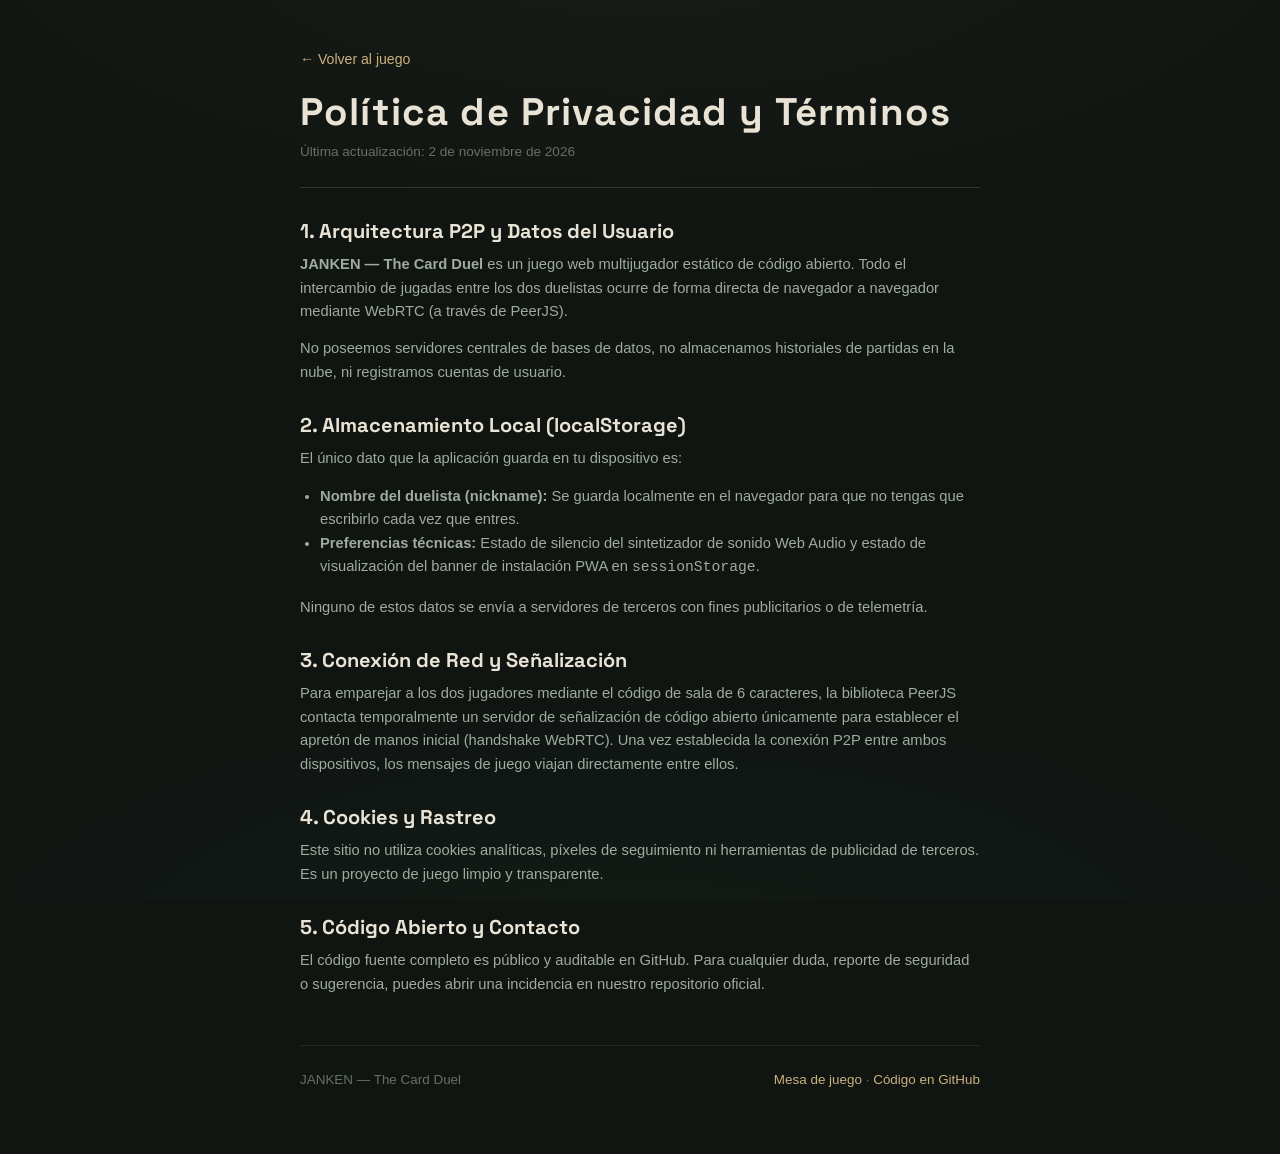
==== privacidad.html @ c8c9bdc3 "fix(audit): resolver hallazgos de SEO, seguridad, crawlability y politicas con sitemap, robots y CSP" ====
<!doctype html>
<html lang="es">
<head>
  <meta charset="utf-8">
  <meta name="viewport" content="width=device-width, initial-scale=1, viewport-fit=cover">
  <title>Política de Privacidad | JANKEN — The Card Duel</title>
  <meta name="description" content="Información sobre privacidad y protección de datos de JANKEN: juego multijugador P2P WebRTC sin servidores propios, sin cookies de rastreo y sin recopilación de datos personales.">
  <link rel="canonical" href="https://teverde29.github.io/janken-poker/privacidad.html">
  <link rel="icon" type="image/svg+xml" href="assets/icons/jc.svg">
  <meta name="theme-color" content="#101512">
  <link rel="preconnect" href="https://fonts.googleapis.com">
  <link rel="preconnect" href="https://fonts.gstatic.com" crossorigin>
  <link rel="stylesheet" href="https://fonts.googleapis.com/css2?family=Cormorant+Garamond:ital,wght@0,600;0,700;1,600&family=Space+Grotesk:wght@500;600;700&display=swap">
  <link rel="stylesheet" href="css/base.css">
  <link rel="stylesheet" href="css/screens.css">
  <style>
    .privacy-container {
      max-width: 720px;
      margin: 0 auto;
      padding: 3rem 1.25rem 4rem;
      color: var(--text-primary);
    }
    .privacy-header {
      margin-bottom: 2rem;
      border-bottom: 1px solid var(--border-medium);
      padding-bottom: 1.5rem;
    }
    .privacy-back {
      display: inline-flex;
      align-items: center;
      gap: 6px;
      font-size: 0.88rem;
      color: var(--brass-light);
      text-decoration: none;
      margin-bottom: 1.25rem;
      transition: color 150ms var(--ease-apple);
    }
    .privacy-back:hover {
      color: var(--text-ivory);
    }
    .privacy-title {
      font-family: var(--font-display);
      font-size: clamp(1.8rem, 4vw, 2.4rem);
      color: var(--text-ivory);
      letter-spacing: 0.03em;
      margin: 0 0 0.5rem;
    }
    .privacy-meta {
      font-size: 0.85rem;
      color: var(--text-muted);
    }
    .privacy-section {
      margin-bottom: 1.85rem;
    }
    .privacy-section h2 {
      font-family: var(--font-display);
      font-size: 1.25rem;
      color: var(--text-ivory);
      margin: 0 0 0.65rem;
    }
    .privacy-section p {
      font-size: 0.92rem;
      line-height: 1.6;
      color: var(--text-secondary);
      margin: 0 0 0.85rem;
    }
    .privacy-section ul {
      margin: 0 0 1rem;
      padding-left: 1.25rem;
      color: var(--text-secondary);
      font-size: 0.92rem;
      line-height: 1.6;
    }
    .privacy-footer {
      margin-top: 3rem;
      padding-top: 1.5rem;
      border-top: 1px solid var(--border-subtle);
      display: flex;
      justify-content: space-between;
      flex-wrap: wrap;
      gap: 1rem;
      font-size: 0.84rem;
      color: var(--text-muted);
    }
    .privacy-footer a {
      color: var(--brass-light);
      text-decoration: none;
    }
    .privacy-footer a:hover {
      text-decoration: underline;
    }
  </style>
</head>
<body>
  <div class="privacy-container">
    <header class="privacy-header">
      <a href="./" class="privacy-back">← Volver al juego</a>
      <h1 class="privacy-title">Política de Privacidad y Términos</h1>
      <p class="privacy-meta">Última actualización: 2 de noviembre de 2026</p>
    </header>

    <main>
      <section class="privacy-section">
        <h2>1. Arquitectura P2P y Datos del Usuario</h2>
        <p><strong>JANKEN — The Card Duel</strong> es un juego web multijugador estático de código abierto. Todo el intercambio de jugadas entre los dos duelistas ocurre de forma directa de navegador a navegador mediante WebRTC (a través de PeerJS).</p>
        <p>No poseemos servidores centrales de bases de datos, no almacenamos historiales de partidas en la nube, ni registramos cuentas de usuario.</p>
      </section>

      <section class="privacy-section">
        <h2>2. Almacenamiento Local (localStorage)</h2>
        <p>El único dato que la aplicación guarda en tu dispositivo es:</p>
        <ul>
          <li><strong>Nombre del duelista (nickname):</strong> Se guarda localmente en el navegador para que no tengas que escribirlo cada vez que entres.</li>
          <li><strong>Preferencias técnicas:</strong> Estado de silencio del sintetizador de sonido Web Audio y estado de visualización del banner de instalación PWA en <code>sessionStorage</code>.</li>
        </ul>
        <p>Ninguno de estos datos se envía a servidores de terceros con fines publicitarios o de telemetría.</p>
      </section>

      <section class="privacy-section">
        <h2>3. Conexión de Red y Señalización</h2>
        <p>Para emparejar a los dos jugadores mediante el código de sala de 6 caracteres, la biblioteca PeerJS contacta temporalmente un servidor de señalización de código abierto únicamente para establecer el apretón de manos inicial (handshake WebRTC). Una vez establecida la conexión P2P entre ambos dispositivos, los mensajes de juego viajan directamente entre ellos.</p>
      </section>

      <section class="privacy-section">
        <h2>4. Cookies y Rastreo</h2>
        <p>Este sitio no utiliza cookies analíticas, píxeles de seguimiento ni herramientas de publicidad de terceros. Es un proyecto de juego limpio y transparente.</p>
      </section>

      <section class="privacy-section">
        <h2>5. Código Abierto y Contacto</h2>
        <p>El código fuente completo es público y auditable en GitHub. Para cualquier duda, reporte de seguridad o sugerencia, puedes abrir una incidencia en nuestro repositorio oficial.</p>
      </section>
    </main>

    <footer class="privacy-footer">
      <span>JANKEN — The Card Duel</span>
      <div>
        <a href="./">Mesa de juego</a> · 
        <a href="https://github.com/TeVerde29/janken-poker" target="_blank" rel="noopener">Código en GitHub</a>
      </div>
    </footer>
  </div>
</body>
</html>
---- css/base.css ----
/* base.css — JANKEN Visual Design System
   Paleta: Obsidian (#101512) · Forest (#17261F) · Ivory (#E9E3D6) · Brass (#B99A63)
*/

:root {
  /* Fondo y superficies */
  --bg-obsidian: #101512;
  --bg-table-felt: #151D18;
  --bg-surface: #19221C;
  --bg-surface-elevated: #202C25;
  --bg-hover: #26352D;

  /* Bordes de precisión y filetes metálicos */
  --border-subtle: rgba(233, 227, 214, 0.08);
  --border-medium: rgba(233, 227, 214, 0.15);
  --border-brass: rgba(185, 154, 99, 0.4);
  --border-brass-bright: #B99A63;

  /* Tipografía y lectura (Ivory cálido) */
  --text-ivory: #E9E3D6;
  --text-primary: #F5EFEB;
  --text-secondary: #9FAAA2;
  --text-muted: #647068;

  /* Acento de Latón / Aged Brass */
  --brass: #B99A63;
  --brass-light: #CBB07E;
  --brass-dark: #8F7241;
  --brass-ink: #0F1411;
  --brass-glow: rgba(185, 154, 99, 0.22);
  --brass-surface: rgba(185, 154, 99, 0.1);

  /* Resultados de duelo (exclusivos para enfrentamientos) */
  --win-emerald: #38A169;
  --win-surface: rgba(56, 161, 105, 0.14);
  --lose-ruby: #E53E3E;
  --lose-surface: rgba(229, 62, 62, 0.14);
  --tie-slate: #4A90E2;
  --tie-surface: rgba(74, 144, 226, 0.14);

  /* Fuentes */
  --font-serif: 'Cormorant Garamond', Garamond, 'Times New Roman', serif;
  --font-display: 'Space Grotesk', system-ui, -apple-system, sans-serif;
  --font-body: -apple-system, BlinkMacSystemFont, 'Segoe UI', Roboto, Helvetica, Arial, sans-serif;

  /* Radios y proporciones */
  --radius-xs: 4px;
  --radius-sm: 8px;
  --radius: 12px;
  --radius-lg: 18px;
  --radius-full: 9999px;

  /* Sombras y profundidad */
  --shadow-subtle: 0 4px 14px rgba(0, 0, 0, 0.35);
  --shadow-card: 0 10px 28px -4px rgba(0, 0, 0, 0.55);
  --shadow-modal: 0 24px 56px -8px rgba(0, 0, 0, 0.75);
  --focus-ring: 0 0 0 2px var(--bg-obsidian), 0 0 0 4px var(--brass);

  /* Curvas naturales de movimiento */
  --ease-apple: cubic-bezier(0.16, 1, 0.3, 1);
  --ease-bounce: cubic-bezier(0.34, 1.56, 0.64, 1);
}

*,
*::before,
*::after {
  box-sizing: border-box;
}

* {
  margin: 0;
}

html {
  -webkit-text-size-adjust: 100%;
  text-size-adjust: 100%;
  color-scheme: dark;
}

body {
  min-height: 100vh;
  min-height: 100dvh;
  font-family: var(--font-body);
  font-size: 15px;
  line-height: 1.5;
  color: var(--text-primary);
  background-color: var(--bg-obsidian);
  background-image:
    radial-gradient(110% 65% at 50% -10%, rgba(185, 154, 99, 0.05), transparent 60%),
    radial-gradient(90% 55% at 50% 110%, rgba(23, 38, 31, 0.4), transparent 60%);
  background-attachment: fixed;
  overflow-x: hidden;
  -webkit-tap-highlight-color: transparent;
}

img,
svg {
  display: block;
  max-width: 100%;
}

button,
input {
  font: inherit;
  color: inherit;
}

button {
  cursor: pointer;
  touch-action: manipulation;
}

[hidden] {
  display: none !important;
}

h1, h2, h3, h4 {
  line-height: 1.15;
  color: var(--text-primary);
}

.visually-hidden {
  position: absolute !important;
  width: 1px;
  height: 1px;
  padding: 0;
  margin: -1px;
  overflow: hidden;
  clip: rect(0 0 0 0);
  white-space: nowrap;
  border: 0;
}

/* ---------------------------------------------------------------- Botones */

.btn {
  display: inline-flex;
  align-items: center;
  justify-content: center;
  gap: 0.5rem;
  min-height: 46px;
  padding: 0.7rem 1.35rem;
  border: 1px solid transparent;
  border-radius: var(--radius);
  font-family: var(--font-display);
  font-weight: 600;
  font-size: 0.95rem;
  letter-spacing: 0.02em;
  transition: transform 140ms var(--ease-apple),
              background-color 160ms ease,
              border-color 160ms ease,
              box-shadow 160ms ease,
              opacity 160ms ease;
  user-select: none;
}

.btn:focus-visible,
.btn-pill:focus-visible,
.btn-icon-only:focus-visible {
  outline: none;
  box-shadow: var(--focus-ring);
}

.btn:active:not(:disabled) {
  transform: scale(0.98);
}

.btn:disabled {
  cursor: not-allowed;
  opacity: 0.42;
}

/* Botón Primario: Latón Cepillado (Brass) */
.btn--primary {
  background-color: var(--brass);
  color: var(--brass-ink);
  box-shadow: 0 4px 14px var(--brass-glow);
  border-top-color: rgba(255, 255, 255, 0.2);
}

.btn--primary:hover:not(:disabled) {
  background-color: var(--brass-light);
  box-shadow: 0 6px 20px rgba(185, 154, 99, 0.35);
  transform: translateY(-1px);
}

/* Botón Secundario: Superficie Oscura Refinada */
.btn--secondary {
  background-color: rgba(233, 227, 214, 0.04);
  border-color: var(--border-medium);
  color: var(--text-ivory);
}

.btn--secondary:hover:not(:disabled) {
  background-color: rgba(233, 227, 214, 0.08);
  border-color: var(--border-brass);
  transform: translateY(-1px);
}

/* Botón Fantasma */
.btn--ghost {
  background-color: transparent;
  color: var(--text-secondary);
}

.btn--ghost:hover:not(:disabled) {
  color: var(--text-ivory);
  background-color: rgba(233, 227, 214, 0.04);
}

.btn--block {
  width: 100%;
}

.btn--lg {
  min-height: 52px;
  font-size: 1.05rem;
}

.btn--sm {
  min-height: 36px;
  padding: 0.4rem 0.95rem;
  font-size: 0.85rem;
}

.btn-icon {
  width: 17px;
  height: 17px;
}

/* Botón pastilla para acciones discretas */
.btn-pill {
  display: inline-flex;
  align-items: center;
  gap: 0.35rem;
  padding: 0.32rem 0.75rem;
  border: 1px solid var(--border-subtle);
  border-radius: var(--radius-full);
  background-color: rgba(233, 227, 214, 0.03);
  color: var(--text-secondary);
  font-size: 0.78rem;
  font-weight: 500;
  transition: all 140ms var(--ease-apple);
}

.btn-pill:hover {
  color: var(--text-ivory);
  border-color: var(--border-brass);
  background-color: var(--brass-surface);
}

.btn-pill .pill-icon {
  width: 13px;
  height: 13px;
}

.btn-icon-only {
  display: grid;
  place-items: center;
  width: 36px;
  height: 36px;
  padding: 0;
  border: 1px solid var(--border-subtle);
  border-radius: var(--radius-sm);
  background: rgba(233, 227, 214, 0.02);
  color: var(--text-secondary);
  transition: all 140ms ease;
}

.btn-icon-only svg {
  width: 16px;
  height: 16px;
}

.btn-icon-only:hover {
  color: var(--text-ivory);
  border-color: var(--border-brass);
  background: var(--brass-surface);
}

/* ---------------------------------------------------------------- Campos */

.field-group {
  display: flex;
  flex-direction: column;
}

.field-label {
  display: block;
  margin-bottom: 0.45rem;
  font-size: 0.78rem;
  font-weight: 600;
  color: var(--text-secondary);
  letter-spacing: 0.06em;
  text-transform: uppercase;
}

.input {
  width: 100%;
  min-height: 48px;
  padding: 0.75rem 1rem;
  border: 1px solid var(--border-medium);
  border-radius: var(--radius);
  background: var(--bg-surface);
  color: var(--text-ivory);
  font-size: 1rem;
  transition: border-color 160ms ease, box-shadow 160ms ease, background-color 160ms ease;
}

.input::placeholder {
  color: var(--text-muted);
}

.input:hover {
  border-color: rgba(233, 227, 214, 0.25);
}

.input:focus-visible {
  outline: none;
  border-color: var(--brass);
  box-shadow: 0 0 0 3px var(--brass-surface);
  background: var(--bg-surface-elevated);
}

.field-error {
  min-height: 1.3em;
  margin-top: 0.35rem;
  font-size: 0.82rem;
  color: var(--lose-ruby);
}

.hint {
  font-size: 0.85rem;
  color: var(--text-secondary);
  text-align: center;
}
---- css/screens.css ----
/* screens.css — bienvenida, lobby, modos de mazo, antesala face-off y fin de partida */

#app {
  min-height: 100vh;
  min-height: 100dvh;
}

.screen {
  min-height: 100vh;
  min-height: 100dvh;
  padding: max(20px, env(safe-area-inset-top)) 20px max(20px, env(safe-area-inset-bottom));
}

.screen--center {
  display: grid;
  place-items: center;
}

.panel {
  width: 100%;
  max-width: 440px;
  display: flex;
  flex-direction: column;
  gap: 1.35rem;
  text-align: center;
}

.form {
  display: flex;
  flex-direction: column;
  gap: 0.85rem;
  text-align: left;
}

.eyebrow {
  font-family: var(--font-display);
  font-size: 0.72rem;
  font-weight: 600;
  letter-spacing: 0.18em;
  text-transform: uppercase;
  color: var(--brass);
}

.section-heading {
  display: flex;
  flex-direction: column;
  gap: 0.35rem;
}

.section-title {
  font-family: var(--font-serif);
  font-size: clamp(1.75rem, 6.5vw, 2.35rem);
  font-weight: 700;
  letter-spacing: -0.01em;
  color: var(--text-ivory);
}

.section-desc {
  font-size: 0.875rem;
  color: var(--text-secondary);
  line-height: 1.45;
}

/* ------------------------------------------------------------------ 1. Login */

.panel--login {
  gap: 1.85rem;
}

.brand-hero {
  display: flex;
  flex-direction: column;
  align-items: center;
  gap: 0.85rem;
}

.brand-deck-preview {
  position: relative;
  display: flex;
  justify-content: center;
  align-items: flex-end;
  height: 118px;
  margin-bottom: 0.5rem;
}

.hero-card {
  width: 74px;
  height: auto;
  aspect-ratio: 5 / 7;
  border-radius: var(--radius-xs);
  box-shadow: var(--shadow-card);
  transition: transform 300ms var(--ease-apple);
}

.hero-card--left {
  transform: rotate(-14deg) translate(16px, 8px);
  z-index: 1;
}

.hero-card--center {
  transform: translateY(-8px);
  z-index: 2;
  box-shadow: 0 12px 32px rgba(0, 0, 0, 0.65);
}

.hero-card--right {
  transform: rotate(14deg) translate(-16px, 8px);
  z-index: 1;
}

.brand-titles {
  display: flex;
  flex-direction: column;
  align-items: center;
  gap: 0.1rem;
}

.brand-title {
  font-family: var(--font-serif);
  font-size: clamp(2.4rem, 11vw, 3.4rem);
  font-weight: 700;
  letter-spacing: 0.08em;
  color: var(--text-ivory);
  line-height: 1;
}

.brand-subtitle {
  font-family: var(--font-display);
  font-size: 0.76rem;
  font-weight: 700;
  letter-spacing: 0.28em;
  color: var(--brass);
}

.brand-tagline {
  font-size: 0.92rem;
  color: var(--text-secondary);
  max-width: 290px;
  line-height: 1.4;
}

/* --------------------------------------------------- 2. Lobby Editorial */

.panel--menu {
  gap: 1.35rem;
}

.lobby-header {
  display: flex;
  align-items: center;
  justify-content: space-between;
  padding: 0.85rem 1.1rem;
  border: 1px solid var(--border-subtle);
  border-radius: var(--radius);
  background: var(--bg-surface);
}

.duel-user-badge {
  display: flex;
  align-items: center;
  gap: 0.75rem;
  text-align: left;
}

.user-status-dot {
  width: 8px;
  height: 8px;
  border-radius: 50%;
  background: var(--win-emerald);
  box-shadow: 0 0 8px rgba(56, 161, 105, 0.6);
  flex-shrink: 0;
}

.user-meta {
  display: flex;
  flex-direction: column;
}

.user-role-label {
  font-size: 0.68rem;
  font-weight: 600;
  letter-spacing: 0.12em;
  text-transform: uppercase;
  color: var(--text-muted);
}

.user-name {
  font-family: var(--font-display);
  font-size: 1.1rem;
  font-weight: 600;
  color: var(--text-ivory);
  max-width: 210px;
  overflow: hidden;
  text-overflow: ellipsis;
  white-space: nowrap;
}

.lobby-header-actions {
  display: flex;
  align-items: center;
  gap: 0.45rem;
}

.btn-pill--install {
  border-color: var(--border-brass);
  color: var(--brass-light);
  background-color: var(--brass-surface);
}

.btn-pill--install:hover {
  background-color: var(--brass);
  color: var(--brass-ink);
}

.lobby-actions {
  display: flex;
  flex-direction: column;
  gap: 0.85rem;
}

.btn--hero {
  display: flex;
  align-items: center;
  justify-content: space-between;
  min-height: 68px;
  padding: 0.9rem 1.35rem;
  text-align: left;
}

.btn-hero-content {
  display: flex;
  flex-direction: column;
  gap: 0.15rem;
}

.btn-hero-title {
  font-size: 1.15rem;
  font-weight: 700;
  letter-spacing: 0.02em;
}

.btn-hero-desc {
  font-size: 0.76rem;
  font-weight: 500;
  opacity: 0.84;
}

.btn-hero-arrow {
  font-family: var(--font-display);
  font-size: 1.35rem;
  font-weight: 700;
  transition: transform 180ms ease;
}

.btn--hero:hover .btn-hero-arrow {
  transform: translateX(3px);
}

.join-drawer {
  display: flex;
  flex-direction: column;
  gap: 0.65rem;
}

.btn--secondary .chevron-icon {
  width: 16px;
  height: 16px;
  margin-left: auto;
  transition: transform 200ms ease;
}

.btn--secondary[aria-expanded="true"] .chevron-icon {
  transform: rotate(180deg);
}

.join-form {
  padding: 1.1rem;
  border: 1px solid var(--border-subtle);
  border-radius: var(--radius);
  background: var(--bg-surface);
  text-align: left;
  animation: screenFadeIn 220ms var(--ease-apple);
}

.join-row {
  display: flex;
  gap: 0.5rem;
}

.input--code {
  flex: 1;
  min-width: 0;
  font-family: var(--font-display);
  font-weight: 700;
  font-size: 1.3rem;
  letter-spacing: 0.28em;
  text-transform: uppercase;
  text-align: center;
}

.lobby-footer {
  margin-top: 0.25rem;
  display: flex;
  flex-direction: column;
  align-items: center;
  gap: 0.5rem;
}

.lobby-tip {
  font-size: 0.78rem;
  color: var(--text-muted);
}

.panel-meta-footer,
.lobby-footer-links {
  display: flex;
  align-items: center;
  justify-content: center;
  gap: 0.65rem;
  font-size: 0.76rem;
  color: var(--text-muted);
}

.panel-meta-link {
  color: var(--text-secondary);
  text-decoration: none;
  transition: color 150ms var(--ease-apple);
}

.panel-meta-link:hover {
  color: var(--brass-light);
  text-decoration: underline;
}

.panel-meta-sep {
  color: var(--border-medium);
}

/* --------------------------------------------------- 3. Selección de Modo */

.panel--config {
  gap: 1.35rem;
}

.deck-fieldset {
  border: 0;
  padding: 0;
  min-width: 0;
}

.deck-modes-grid {
  display: flex;
  flex-direction: column;
  gap: 0.75rem;
}

.mode-card {
  position: relative;
  display: block;
  cursor: pointer;
  text-align: left;
}

.mode-card input {
  position: absolute;
  opacity: 0;
  pointer-events: none;
}

.mode-card-content {
  display: flex;
  align-items: center;
  gap: 1rem;
  padding: 1rem 1.15rem;
  border: 1px solid var(--border-subtle);
  border-radius: var(--radius);
  background: var(--bg-surface);
  transition: all 180ms var(--ease-apple);
}

.mode-card:hover .mode-card-content {
  border-color: rgba(233, 227, 214, 0.22);
  background: var(--bg-surface-elevated);
  transform: translateY(-1px);
}

.mode-card input:checked + .mode-card-content {
  border-color: var(--brass);
  background: var(--brass-surface);
  box-shadow: 0 4px 18px var(--brass-glow);
  transform: translateY(-2px);
}

.mode-card input:focus-visible + .mode-card-content {
  box-shadow: var(--focus-ring);
}

/* Previsualización de Arquetipos y Grosor */
.mode-visual {
  position: relative;
  width: 44px;
  height: 52px;
  flex-shrink: 0;
  display: flex;
  align-items: center;
  justify-content: center;
}

.archetype-icons {
  display: flex;
  align-items: center;
  gap: 2px;
  height: 28px;
}

.archetype-icons img {
  width: 14px;
  height: 20px;
  border-radius: 2px;
  opacity: 0.75;
}

.mode-card input:checked + .mode-card-content .archetype-icons img {
  opacity: 1;
}

.mode-info {
  flex: 1;
  min-width: 0;
  display: flex;
  flex-direction: column;
  gap: 0.2rem;
}

.mode-header {
  display: flex;
  align-items: center;
  gap: 0.6rem;
}

.mode-title {
  font-family: var(--font-display);
  font-size: 1.05rem;
  font-weight: 700;
  color: var(--text-ivory);
}

.mode-badge {
  padding: 0.15rem 0.55rem;
  border-radius: var(--radius-full);
  background: rgba(233, 227, 214, 0.08);
  font-size: 0.72rem;
  font-weight: 600;
  letter-spacing: 0.03em;
  color: var(--text-secondary);
}

.mode-card input:checked + .mode-card-content .mode-badge {
  background: rgba(185, 154, 99, 0.22);
  color: var(--brass-light);
}

.mode-desc {
  font-size: 0.82rem;
  color: var(--text-secondary);
  line-height: 1.35;
}

.mode-check {
  display: grid;
  place-items: center;
  width: 22px;
  height: 22px;
  border-radius: 50%;
  border: 1px solid var(--border-medium);
  color: transparent;
  font-size: 0.75rem;
  font-weight: 700;
  transition: all 160ms ease;
  flex-shrink: 0;
}

.mode-card input:checked + .mode-card-content .mode-check {
  border-color: var(--brass);
  background: var(--brass);
  color: var(--brass-ink);
}

.config-actions {
  display: flex;
  flex-direction: column;
  gap: 0.65rem;
  margin-top: 0.5rem;
}

/* ----------------------------------- 4. Antesala de Combate (Face-off) */

.panel--waiting {
  gap: 1.35rem;
}

.faceoff-stage {
  display: grid;
  grid-template-columns: 1fr auto 1fr;
  align-items: center;
  gap: 14px;
  padding: 1.25rem 1rem;
  border: 1px solid var(--border-subtle);
  border-radius: var(--radius-lg);
  background: var(--bg-surface);
  box-shadow: var(--shadow-subtle);
}

.faceoff-player {
  display: flex;
  flex-direction: column;
  align-items: center;
  gap: 0.4rem;
  min-width: 0;
}

.faceoff-avatar {
  display: grid;
  place-items: center;
  width: 58px;
  height: 58px;
  border-radius: 50%;
  border: 2px solid var(--brass);
  background: var(--bg-surface-elevated);
  box-shadow: 0 4px 16px var(--brass-glow);
}

.faceoff-avatar--waiting {
  border-color: var(--border-subtle);
  border-style: dashed;
  background: rgba(233, 227, 214, 0.02);
  box-shadow: none;
}

.faceoff-initial {
  font-family: var(--font-serif);
  font-size: 1.65rem;
  font-weight: 700;
  color: var(--brass);
}

.faceoff-silhouette {
  font-family: var(--font-display);
  font-size: 1.5rem;
  font-weight: 600;
  color: var(--text-muted);
}

.faceoff-name {
  max-width: 100%;
  overflow: hidden;
  text-overflow: ellipsis;
  white-space: nowrap;
  font-family: var(--font-display);
  font-size: 0.95rem;
  font-weight: 600;
  color: var(--text-ivory);
}

.faceoff-name--waiting {
  color: var(--text-muted);
}

.faceoff-badge {
  padding: 0.15rem 0.55rem;
  border-radius: var(--radius-full);
  font-size: 0.68rem;
  font-weight: 600;
  letter-spacing: 0.06em;
  text-transform: uppercase;
}

.faceoff-badge--ready {
  background: var(--brass-surface);
  color: var(--brass-light);
  border: 1px solid var(--border-brass);
}

.faceoff-badge--waiting {
  background: rgba(233, 227, 214, 0.05);
  color: var(--text-muted);
  border: 1px solid var(--border-subtle);
}

.faceoff-center {
  display: flex;
  flex-direction: column;
  align-items: center;
  gap: 0.35rem;
}

.faceoff-vs {
  font-family: var(--font-serif);
  font-size: 1.25rem;
  font-weight: 700;
  letter-spacing: 0.14em;
  color: var(--brass);
}

.faceoff-dots {
  display: flex;
  gap: 3px;
}

.faceoff-dots span {
  width: 4px;
  height: 4px;
  border-radius: 50%;
  background: var(--text-muted);
  animation: pulseWaiting 1.4s ease-in-out infinite;
}

.faceoff-dots span:nth-child(2) { animation-delay: 150ms; }
.faceoff-dots span:nth-child(3) { animation-delay: 300ms; }

/* Tarjeta del Código de Sala */
.room-code-card {
  display: flex;
  flex-direction: column;
  gap: 0.65rem;
  padding: 1.15rem 1.25rem;
  border: 1px solid var(--border-brass);
  border-radius: var(--radius-lg);
  background: var(--bg-surface);
  text-align: left;
}

.code-meta {
  display: flex;
  flex-direction: column;
}

.code-label {
  font-size: 0.72rem;
  font-weight: 700;
  letter-spacing: 0.12em;
  text-transform: uppercase;
  color: var(--brass);
}

.code-hint {
  font-size: 0.8rem;
  color: var(--text-secondary);
}

.code-box {
  display: flex;
  align-items: center;
  justify-content: space-between;
  gap: 0.75rem;
  padding: 0.4rem 0.5rem 0.4rem 1rem;
  border-radius: var(--radius);
  background: var(--bg-obsidian);
  border: 1px solid var(--border-subtle);
}

.room-code {
  font-family: var(--font-display);
  font-size: clamp(1.8rem, 8vw, 2.4rem);
  font-weight: 700;
  letter-spacing: 0.22em;
  color: var(--text-ivory);
  user-select: all;
  line-height: 1;
}

.btn--copy {
  min-height: 38px;
  padding: 0.4rem 0.95rem;
  font-size: 0.85rem;
  background: var(--brass-surface);
  border-color: var(--border-brass);
  color: var(--brass-light);
}

.btn--copy:hover {
  background: var(--brass);
  color: var(--brass-ink);
}

.btn--copy.is-copied {
  background: var(--win-emerald);
  border-color: var(--win-emerald);
  color: #FFFFFF;
}

/* ------------------------------------------------ 6. Fin de Partida */

.panel--result {
  gap: 1.35rem;
}

.result-title {
  font-family: var(--font-serif);
  font-size: clamp(2.8rem, 13vw, 4.2rem);
  font-weight: 700;
  letter-spacing: -0.01em;
}

.result-title--win {
  color: var(--brass-light);
  text-shadow: 0 0 32px var(--brass-glow);
}

.result-title--lose {
  color: var(--text-secondary);
}

.final-score-card {
  display: flex;
  align-items: center;
  justify-content: center;
  gap: 1.35rem;
  padding: 1.25rem 1.5rem;
  border: 1px solid var(--border-subtle);
  border-radius: var(--radius-lg);
  background: var(--bg-surface);
}

.final-player {
  display: flex;
  flex-direction: column;
  align-items: center;
  gap: 0.2rem;
  min-width: 0;
  flex: 1;
}

.final-name {
  max-width: 100%;
  overflow: hidden;
  text-overflow: ellipsis;
  white-space: nowrap;
  font-size: 0.85rem;
  font-weight: 600;
  color: var(--text-secondary);
  text-transform: uppercase;
  letter-spacing: 0.05em;
}

.final-num {
  font-family: var(--font-display);
  font-size: 3.35rem;
  font-weight: 700;
  line-height: 1;
  font-variant-numeric: tabular-nums;
  color: var(--text-primary);
}

.final-player--me .final-num {
  color: var(--brass);
}

.final-score-divider {
  font-family: var(--font-display);
  font-size: 2.2rem;
  font-weight: 300;
  color: var(--text-muted);
}

.result-explanation {
  font-size: 0.95rem;
  color: var(--text-secondary);
  line-height: 1.45;
}

.last-duel-strip {
  display: flex;
  flex-direction: column;
  align-items: center;
  gap: 0.5rem;
  padding: 0.85rem;
  border: 1px solid var(--border-subtle);
  border-radius: var(--radius);
  background: rgba(233, 227, 214, 0.02);
}

.last-duel-label {
  font-size: 0.72rem;
  font-weight: 600;
  letter-spacing: 0.1em;
  text-transform: uppercase;
  color: var(--text-muted);
}

.last-duel-cards {
  display: flex;
  align-items: center;
  gap: 10px;
}

.result-actions {
  display: flex;
  flex-direction: column;
  gap: 0.65rem;
}

.hint--rematch {
  min-height: 1.4em;
  color: var(--brass-light);
  font-weight: 500;
}

/* --------------------------------------------------------------- Overlays */

.overlay-nula {
  position: fixed;
  inset: 0;
  z-index: 50;
  display: grid;
  place-items: center;
  background: rgba(16, 21, 18, 0.82);
  backdrop-filter: blur(5px);
  opacity: 0;
  visibility: hidden;
  pointer-events: none;
}

.overlay-nula-box {
  display: flex;
  flex-direction: column;
  align-items: center;
  gap: 0.35rem;
  padding: 1.35rem 2.25rem;
  border: 1px solid var(--border-medium);
  border-radius: var(--radius-lg);
  background: var(--bg-surface);
  box-shadow: var(--shadow-modal);
}

.overlay-nula-title {
  font-family: var(--font-serif);
  font-size: clamp(2rem, 9vw, 2.9rem);
  font-weight: 700;
  letter-spacing: 0.08em;
  color: var(--text-ivory);
}

.overlay-nula-sub {
  font-size: 0.85rem;
  color: var(--text-secondary);
}

.modal {
  position: fixed;
  inset: 0;
  z-index: 100;
  display: grid;
  place-items: center;
  padding: 20px;
  background: rgba(16, 21, 18, 0.85);
  backdrop-filter: blur(6px);
}

.modal-box {
  width: 100%;
  max-width: 360px;
  display: flex;
  flex-direction: column;
  align-items: center;
  gap: 1rem;
  padding: 1.85rem 1.6rem;
  border: 1px solid var(--border-medium);
  border-radius: var(--radius-lg);
  background: var(--bg-surface);
  box-shadow: var(--shadow-modal);
  text-align: center;
  animation: screenFadeIn 240ms var(--ease-apple);
}

.modal-icon {
  display: grid;
  place-items: center;
  width: 56px;
  height: 56px;
  border-radius: 50%;
  background: var(--lose-surface);
  color: var(--lose-ruby);
  border: 1px solid rgba(229, 62, 62, 0.3);
}

/* Modal de Guía de Instalación PWA */
.modal-box--install {
  max-width: 440px;
  text-align: left;
  align-items: stretch;
  gap: 1.25rem;
}

.install-guide-header {
  display: flex;
  align-items: center;
  gap: 0.95rem;
}

.install-guide-icon {
  border-radius: var(--radius-sm);
  box-shadow: var(--shadow-subtle);
  flex-shrink: 0;
}

.install-guide-headings .section-title {
  margin: 0;
  font-size: 1.35rem;
}

.install-guide-headings .section-desc {
  margin-top: 0.2rem;
  font-size: 0.8rem;
  line-height: 1.35;
}

.install-steps-list {
  list-style: none;
  margin: 0;
  padding: 0;
  display: flex;
  flex-direction: column;
  gap: 0.65rem;
}

.install-step-item {
  display: flex;
  align-items: flex-start;
  gap: 0.75rem;
  padding: 0.75rem 0.85rem;
  border-radius: var(--radius-sm);
  background: var(--bg-surface-elevated);
  border: 1px solid var(--border-subtle);
}

.step-num {
  display: inline-flex;
  align-items: center;
  justify-content: center;
  width: 22px;
  height: 22px;
  border-radius: 50%;
  border: 1px solid var(--border-brass);
  color: var(--brass-light);
  font-family: var(--font-display);
  font-size: 0.78rem;
  font-weight: 700;
  flex-shrink: 0;
  margin-top: 2px;
}

.step-content {
  display: flex;
  flex-direction: column;
  gap: 0.35rem;
  min-width: 0;
}

.step-content p {
  font-size: 0.82rem;
  color: var(--text-primary);
  line-height: 1.35;
  margin: 0;
}

.step-content strong {
  color: var(--text-ivory);
}

.step-badge {
  display: inline-flex;
  align-items: center;
  gap: 5px;
  align-self: flex-start;
  padding: 2px 7px;
  border-radius: var(--radius-xs);
  background: rgba(233, 227, 214, 0.08);
  border: 1px solid var(--border-subtle);
  font-size: 0.72rem;
  color: var(--text-secondary);
}

.step-badge svg {
  color: var(--brass-light);
}

.toast {
  position: fixed;
  left: 50%;
  bottom: max(24px, env(safe-area-inset-bottom));
  z-index: 120;
  width: max-content;
  max-width: calc(100vw - 40px);
  padding: 0.75rem 1.35rem;
  border: 1px solid var(--border-medium);
  border-radius: var(--radius-full);
  background: var(--bg-surface-elevated);
  color: var(--text-ivory);
  box-shadow: var(--shadow-modal);
  font-size: 0.9rem;
  transform: translateX(-50%);
}

#confetti-layer {
  position: fixed;
  inset: 0;
  pointer-events: none;
  overflow: hidden;
  z-index: 9999;
}

/* ---------------------------------------------------- Banner Flotante PWA */

.pwa-banner {
  position: fixed;
  bottom: max(16px, env(safe-area-inset-bottom));
  left: 50%;
  transform: translateX(-50%);
  width: calc(100% - 32px);
  max-width: 460px;
  z-index: 110;
  display: flex;
  align-items: center;
  justify-content: space-between;
  gap: 12px;
  padding: 0.75rem 1rem;
  border: 1px solid var(--border-brass);
  border-radius: var(--radius-lg);
  background: var(--bg-surface-elevated);
  box-shadow: var(--shadow-modal);
  animation: toastIn 300ms var(--ease-apple);
}

.pwa-banner-content {
  display: flex;
  align-items: center;
  gap: 0.75rem;
  min-width: 0;
}

.pwa-banner-icon {
  border-radius: var(--radius-xs);
  flex-shrink: 0;
  box-shadow: var(--shadow-subtle);
}

.pwa-banner-info {
  display: flex;
  flex-direction: column;
  min-width: 0;
  text-align: left;
}

.pwa-banner-title {
  font-family: var(--font-display);
  font-size: 0.88rem;
  font-weight: 700;
  color: var(--text-ivory);
  white-space: nowrap;
  overflow: hidden;
  text-overflow: ellipsis;
}

.pwa-banner-desc {
  font-size: 0.76rem;
  color: var(--text-secondary);
  white-space: nowrap;
  overflow: hidden;
  text-overflow: ellipsis;
}

.pwa-banner-actions {
  display: flex;
  align-items: center;
  gap: 6px;
  flex-shrink: 0;
}
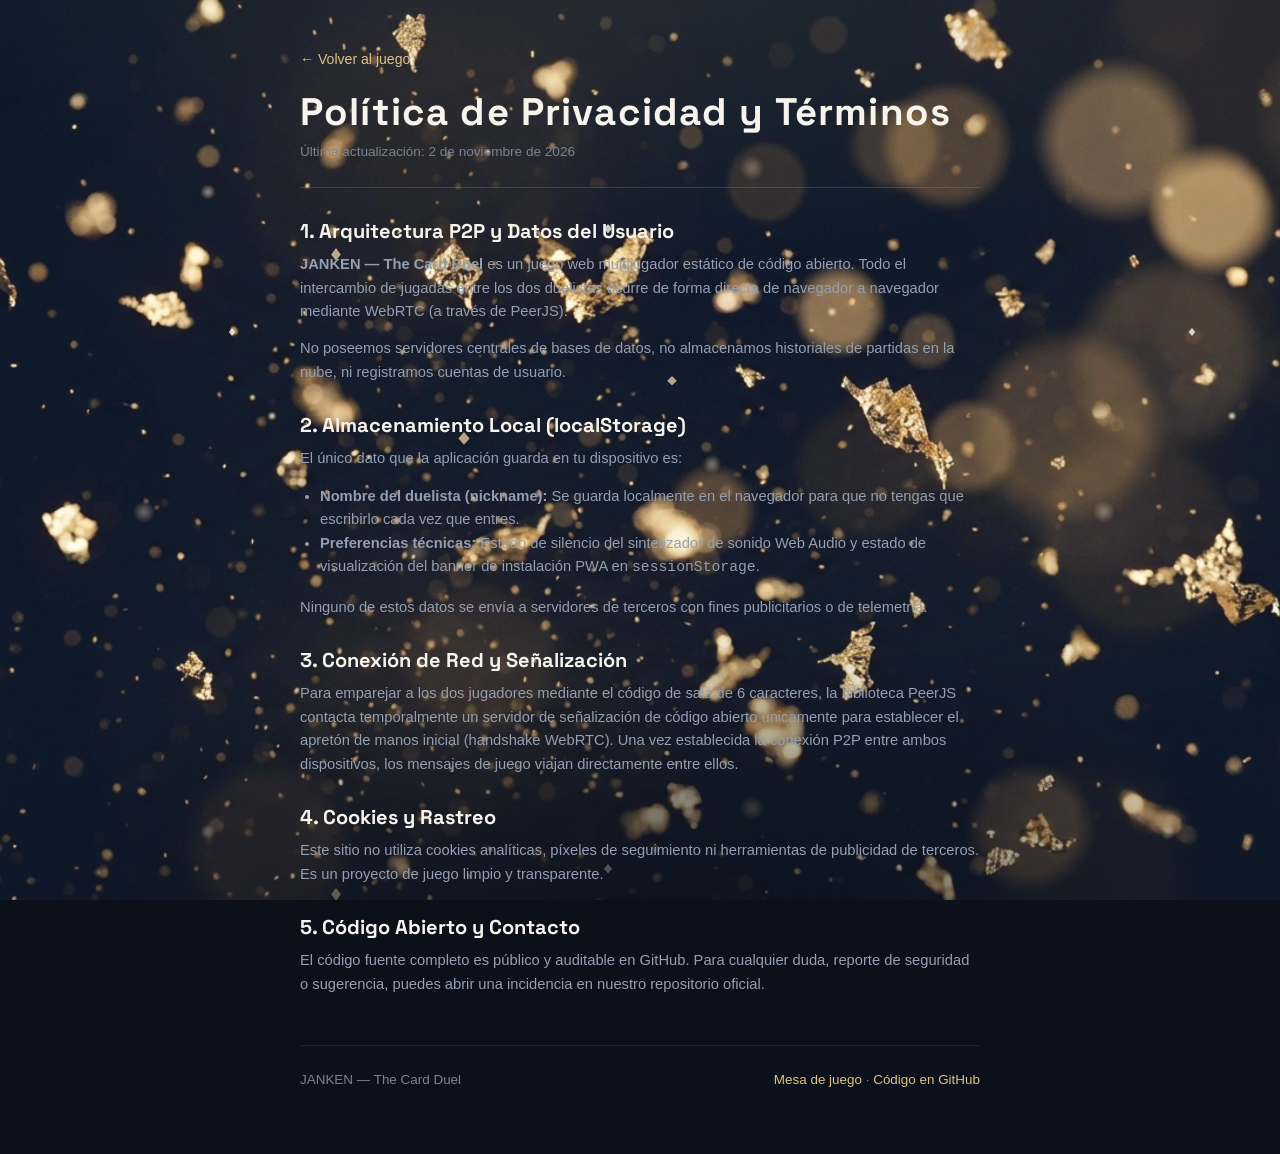
==== commit 5d0cbbe7: "cambios en el diseño" ====
--- a/privacidad.html
+++ b/privacidad.html
@@ -4,10 +4,25 @@
   <meta charset="utf-8">
   <meta name="viewport" content="width=device-width, initial-scale=1, viewport-fit=cover">
   <title>Política de Privacidad | JANKEN — The Card Duel</title>
-  <meta name="description" content="Información sobre privacidad y protección de datos de JANKEN: juego multijugador P2P WebRTC sin servidores propios, sin cookies de rastreo y sin recopilación de datos personales.">
+  <meta name="description" content="Política de privacidad de JANKEN — The Card Duel: juego 1v1 online P2P con WebRTC sin cuentas, sin cookies ni servidores de bases de datos.">
   <link rel="canonical" href="https://teverde29.github.io/janken-poker/privacidad.html">
-  <link rel="icon" type="image/svg+xml" href="assets/icons/jc.svg">
-  <meta name="theme-color" content="#101512">
+  <link rel="sitemap" type="application/xml" title="Sitemap" href="sitemap.xml">
+
+  <!-- Open Graph -->
+  <meta property="og:type" content="article">
+  <meta property="og:url" content="https://teverde29.github.io/janken-poker/privacidad.html">
+  <meta property="og:title" content="Política de Privacidad | JANKEN — The Card Duel">
+  <meta property="og:description" content="Información transparente sobre el uso de WebRTC P2P y almacenamiento local en JANKEN.">
+  <meta property="og:image" content="https://teverde29.github.io/janken-poker/assets/icons/og-image.png">
+
+  <!-- Twitter Card -->
+  <meta name="twitter:card" content="summary">
+  <meta name="twitter:title" content="Privacidad | JANKEN — The Card Duel">
+  <meta name="twitter:description" content="Juego 1v1 online P2P sin recopilación de datos personales.">
+  <meta name="twitter:image" content="https://teverde29.github.io/janken-poker/assets/icons/og-image.png">
+
+  <link rel="icon" type="image/svg+xml" href="assets/icons/logo-emblem.svg">
+  <meta name="theme-color" content="#0B101B">
   <link rel="preconnect" href="https://fonts.googleapis.com">
   <link rel="preconnect" href="https://fonts.gstatic.com" crossorigin>
   <link rel="stylesheet" href="https://fonts.googleapis.com/css2?family=Cormorant+Garamond:ital,wght@0,600;0,700;1,600&family=Space+Grotesk:wght@500;600;700&display=swap">
--- a/css/base.css
+++ b/css/base.css
@@ -1,64 +1,103 @@
-/* base.css — JANKEN Visual Design System
-   Paleta: Obsidian (#101512) · Forest (#17261F) · Ivory (#E9E3D6) · Brass (#B99A63)
+/* base.css — JANKEN CARDS Visual Design System (Nocturne Tactile Luxury & Apple HIG)
+   Paleta: Azul Noche (#0B101B) · Carbón (#161B26) · Oro Suave (#C8A96A) · Marfil (#F7F4ED) · Gris Acero (#7A8494)
 */
 
 :root {
-  /* Fondo y superficies */
-  --bg-obsidian: #101512;
-  --bg-table-felt: #151D18;
-  --bg-surface: #19221C;
-  --bg-surface-elevated: #202C25;
-  --bg-hover: #26352D;
+  /* Sistema de Tokens Oficial — JANKEN CARDS */
+  --jc-midnight-950: #070A12;
+  --jc-midnight-900: #0B101B;
+  --jc-midnight-800: #111827;
+
+  --jc-charcoal-900: #161B26;
+  --jc-charcoal-800: #1E2534;
+  --jc-charcoal-700: #283142;
+
+  --jc-gold-500: #C8A96A;
+  --jc-gold-400: #DFC286;
+  --jc-gold-300: #EFE0BB;
+  --jc-gold-glow: rgba(200, 169, 106, 0.28);
+  --jc-gold-hairline: rgba(200, 169, 106, 0.42);
+
+  --jc-ivory-100: #F7F4ED;
+  --jc-ivory-200: #EDE7DA;
+  --jc-ivory-300: #D5CCB9;
+
+  --jc-steel-400: #949FB1;
+  --jc-steel-500: #7A8494;
+  --jc-steel-600: #566070;
+  --jc-steel-hairline: rgba(148, 159, 177, 0.22);
+
+  /* Mapeo de Superficies y Fondos del Sistema */
+  --bg-obsidian: var(--jc-midnight-900);
+  --bg-table-felt: #0E1422;
+  --bg-surface: var(--jc-charcoal-900);
+  --bg-surface-elevated: var(--jc-charcoal-800);
+  --bg-hover: var(--jc-charcoal-700);
 
   /* Bordes de precisión y filetes metálicos */
-  --border-subtle: rgba(233, 227, 214, 0.08);
-  --border-medium: rgba(233, 227, 214, 0.15);
-  --border-brass: rgba(185, 154, 99, 0.4);
-  --border-brass-bright: #B99A63;
-
-  /* Tipografía y lectura (Ivory cálido) */
-  --text-ivory: #E9E3D6;
-  --text-primary: #F5EFEB;
-  --text-secondary: #9FAAA2;
-  --text-muted: #647068;
-
-  /* Acento de Latón / Aged Brass */
-  --brass: #B99A63;
-  --brass-light: #CBB07E;
-  --brass-dark: #8F7241;
-  --brass-ink: #0F1411;
-  --brass-glow: rgba(185, 154, 99, 0.22);
-  --brass-surface: rgba(185, 154, 99, 0.1);
-
-  /* Resultados de duelo (exclusivos para enfrentamientos) */
-  --win-emerald: #38A169;
-  --win-surface: rgba(56, 161, 105, 0.14);
-  --lose-ruby: #E53E3E;
-  --lose-surface: rgba(229, 62, 62, 0.14);
-  --tie-slate: #4A90E2;
-  --tie-surface: rgba(74, 144, 226, 0.14);
-
-  /* Fuentes */
-  --font-serif: 'Cormorant Garamond', Garamond, 'Times New Roman', serif;
-  --font-display: 'Space Grotesk', system-ui, -apple-system, sans-serif;
-  --font-body: -apple-system, BlinkMacSystemFont, 'Segoe UI', Roboto, Helvetica, Arial, sans-serif;
-
-  /* Radios y proporciones */
-  --radius-xs: 4px;
-  --radius-sm: 8px;
-  --radius: 12px;
-  --radius-lg: 18px;
+  --border-subtle: rgba(148, 159, 177, 0.14);
+  --border-medium: rgba(148, 159, 177, 0.24);
+  --border-brass: var(--jc-gold-hairline);
+  --border-brass-bright: var(--jc-gold-500);
+
+  /* Tipografía y lectura (Marfil y Gris Acero) */
+  --text-ivory: var(--jc-ivory-100);
+  --text-primary: var(--jc-ivory-100);
+  --text-secondary: var(--jc-steel-400);
+  --text-muted: var(--jc-steel-500);
+
+  /* Acento de Oro Suave / Soft Gold */
+  --brass: var(--jc-gold-500);
+  --brass-light: var(--jc-gold-400);
+  --brass-dark: #8A6E36;
+  --brass-ink: #070A12;
+  --brass-glow: var(--jc-gold-glow);
+  --brass-surface: rgba(200, 169, 106, 0.12);
+
+  /* Semántica de Resolución (Victoria en Oro Imperial, Empate en Acero, Derrota en Carmesí Mineral) */
+  --win-emerald: #C8A96A;
+  --win-surface: rgba(200, 169, 106, 0.16);
+  --lose-ruby: #B85D5D;
+  --lose-surface: rgba(184, 93, 93, 0.14);
+  --tie-slate: #949FB1;
+  --tie-surface: rgba(148, 159, 177, 0.15);
+
+  /* Fuentes Editoriales y Ópticas */
+  --font-serif: 'Cormorant Garamond', 'Cinzel', Garamond, 'Times New Roman', serif;
+  --font-display: 'Space Grotesk', -apple-system, BlinkMacSystemFont, 'SF Pro Display', sans-serif;
+  --font-body: -apple-system, BlinkMacSystemFont, 'SF Pro Text', 'Segoe UI', Roboto, sans-serif;
+
+  /* Radios y proporciones (Cartas 3:4 unificadas) */
+  --card-aspect: 3 / 4;
+  --radius-xs: 6px;
+  --radius-sm: 10px;
+  --radius: 14px;
+  --radius-lg: 20px;
   --radius-full: 9999px;
 
-  /* Sombras y profundidad */
-  --shadow-subtle: 0 4px 14px rgba(0, 0, 0, 0.35);
-  --shadow-card: 0 10px 28px -4px rgba(0, 0, 0, 0.55);
-  --shadow-modal: 0 24px 56px -8px rgba(0, 0, 0, 0.75);
+  /* Iluminación Cinematográfica y Sombras Físicas */
+  --shadow-subtle:
+    0 8px 20px -4px rgba(4, 6, 11, 0.65),
+    inset 0 1px 0 0 rgba(247, 244, 237, 0.06);
+  --shadow-card:
+    0 14px 30px -6px rgba(4, 6, 11, 0.82),
+    0 4px 10px -2px rgba(4, 6, 11, 0.65),
+    inset 0 1px 0 0 rgba(247, 244, 237, 0.14);
+  --shadow-card-elevated:
+    0 28px 50px -12px rgba(4, 6, 11, 0.92),
+    0 12px 24px -4px rgba(200, 169, 106, 0.22),
+    inset 0 1px 0 0 rgba(200, 169, 106, 0.45);
+  --shadow-modal:
+    0 28px 64px -8px rgba(4, 6, 11, 0.9),
+    inset 0 1px 0 0 rgba(200, 169, 106, 0.2);
   --focus-ring: 0 0 0 2px var(--bg-obsidian), 0 0 0 4px var(--brass);
 
-  /* Curvas naturales de movimiento */
-  --ease-apple: cubic-bezier(0.16, 1, 0.3, 1);
-  --ease-bounce: cubic-bezier(0.34, 1.56, 0.64, 1);
+  /* Física de Movimiento (Apple Fluid Interface Springs) */
+  --ease-apple: cubic-bezier(0.22, 1, 0.36, 1);
+  --ease-bounce: cubic-bezier(0.34, 1.45, 0.64, 1);
+  --jc-spring-critically-damped: cubic-bezier(0.22, 1, 0.36, 1);
+  --jc-spring-underdamped: cubic-bezier(0.34, 1.45, 0.64, 1);
+  --jc-spring-heavy-stone: cubic-bezier(0.16, 1, 0.3, 1);
 }
 
 *,
@@ -86,11 +125,16 @@
   color: var(--text-primary);
   background-color: var(--bg-obsidian);
   background-image:
-    radial-gradient(110% 65% at 50% -10%, rgba(185, 154, 99, 0.05), transparent 60%),
-    radial-gradient(90% 55% at 50% 110%, rgba(23, 38, 31, 0.4), transparent 60%);
+    radial-gradient(95% 60% at 50% -8%, rgba(200, 169, 106, 0.12), transparent 62%),
+    radial-gradient(90% 60% at 50% 108%, rgba(11, 16, 27, 0.92), transparent 65%),
+    url('../assets/icons/fx-gold-particles.svg'),
+    url('../assets/renders/13-fx-gold-particles.png');
+  background-size: 100% 100%, 100% 100%, 960px auto, cover;
+  background-blend-mode: normal, normal, screen, screen;
   background-attachment: fixed;
   overflow-x: hidden;
   -webkit-tap-highlight-color: transparent;
+  -webkit-font-smoothing: antialiased;
 }
 
 img,
--- a/css/screens.css
+++ b/css/screens.css
@@ -74,38 +74,92 @@
   gap: 0.85rem;
 }
 
+.brand-emblem-wrap {
+  position: relative;
+  display: flex;
+  align-items: center;
+  justify-content: center;
+  width: 96px;
+  height: 96px;
+  border-radius: 50%;
+  background: radial-gradient(circle, rgba(200, 169, 106, 0.22), transparent 72%);
+  margin-bottom: -0.15rem;
+}
+
+.brand-emblem-3d {
+  width: 72px;
+  height: 72px;
+  border-radius: 50%;
+  object-fit: cover;
+  box-shadow: 0 10px 26px rgba(4, 6, 11, 0.9), 0 0 0 1px rgba(200, 169, 106, 0.45);
+  z-index: 2;
+}
+
+.brand-emblem-ring {
+  position: absolute;
+  inset: 0;
+  width: 100%;
+  height: 100%;
+  opacity: 0.78;
+  pointer-events: none;
+  z-index: 1;
+}
+
 .brand-deck-preview {
   position: relative;
   display: flex;
   justify-content: center;
   align-items: flex-end;
-  height: 118px;
+  height: 146px;
   margin-bottom: 0.5rem;
-}
-
-.hero-card {
-  width: 74px;
-  height: auto;
-  aspect-ratio: 5 / 7;
-  border-radius: var(--radius-xs);
+  perspective: 1200px;
+  transform-style: preserve-3d;
+}
+
+.hero-card-3d {
+  position: relative;
+  width: 94px;
+  aspect-ratio: var(--card-aspect, 3 / 4);
+  border-radius: 10px;
+  overflow: hidden;
   box-shadow: var(--shadow-card);
-  transition: transform 300ms var(--ease-apple);
+  border: 1px solid rgba(200, 169, 106, 0.42);
+  transform-style: preserve-3d;
+  will-change: transform;
+}
+
+.hero-card-render {
+  width: 100%;
+  height: 100%;
+  object-fit: cover;
+  display: block;
+}
+
+.hero-card-glyph {
+  position: absolute;
+  bottom: 6px;
+  right: 6px;
+  width: 22px;
+  height: 29px;
+  border-radius: 4px;
+  opacity: 0.9;
+  box-shadow: 0 2px 8px rgba(4, 6, 11, 0.85);
+  pointer-events: none;
 }
 
 .hero-card--left {
-  transform: rotate(-14deg) translate(16px, 8px);
+  margin-right: -14px;
   z-index: 1;
 }
 
 .hero-card--center {
-  transform: translateY(-8px);
+  z-index: 3;
+  box-shadow: 0 22px 44px rgba(4, 6, 11, 0.92), 0 0 28px rgba(200, 169, 106, 0.25);
+}
+
+.hero-card--right {
+  margin-left: -14px;
   z-index: 2;
-  box-shadow: 0 12px 32px rgba(0, 0, 0, 0.65);
-}
-
-.hero-card--right {
-  transform: rotate(14deg) translate(-16px, 8px);
-  z-index: 1;
 }
 
 .brand-titles {
@@ -218,6 +272,67 @@
   gap: 0.85rem;
 }
 
+/* Escenario 3D de Colección y Mazo en el Lobby */
+.lobby-showcase {
+  display: flex;
+  align-items: center;
+  justify-content: space-between;
+  gap: 1rem;
+  padding: 1rem 1.25rem;
+  border-radius: var(--radius-lg);
+  border: 1px solid var(--border-brass);
+  background:
+    radial-gradient(circle at 25% 50%, rgba(200, 169, 106, 0.15), transparent 65%),
+    linear-gradient(135deg, rgba(22, 27, 38, 0.92), rgba(11, 16, 27, 0.96));
+  box-shadow: var(--shadow-subtle);
+  overflow: hidden;
+}
+
+.lobby-deck-display {
+  position: relative;
+  width: 112px;
+  height: 112px;
+  display: grid;
+  place-items: center;
+  flex-shrink: 0;
+}
+
+.lobby-deck-3d {
+  width: 88px;
+  height: 88px;
+  border-radius: 14px;
+  object-fit: cover;
+  box-shadow: 0 12px 26px rgba(4, 6, 11, 0.88), 0 0 0 1px rgba(200, 169, 106, 0.4);
+  z-index: 2;
+}
+
+.lobby-deck-svg-ring {
+  position: absolute;
+  inset: -12px;
+  width: 136px;
+  height: 136px;
+  opacity: 0.55;
+  pointer-events: none;
+  z-index: 1;
+}
+
+.lobby-collection-trio {
+  display: flex;
+  align-items: center;
+  justify-content: center;
+  gap: 8px;
+  perspective: 900px;
+}
+
+.lobby-trio-card {
+  width: 62px;
+  aspect-ratio: 3 / 4;
+  border-radius: 8px;
+  object-fit: cover;
+  border: 1px solid rgba(200, 169, 106, 0.4);
+  box-shadow: var(--shadow-card);
+}
+
 .btn--hero {
   display: flex;
   align-items: center;
@@ -342,6 +457,102 @@
   gap: 1.35rem;
 }
 
+.mode-switcher-wrap {
+  display: flex;
+  flex-direction: column;
+  gap: 0.55rem;
+  text-align: left;
+}
+
+.mode-switcher-label {
+  font-family: var(--font-display);
+  font-size: 0.82rem;
+  font-weight: 700;
+  color: var(--text-ivory);
+  letter-spacing: 0.04em;
+  text-transform: uppercase;
+  margin-bottom: 0.25rem;
+  display: block;
+}
+
+.mode-segmented {
+  display: grid;
+  grid-template-columns: 1fr 1fr;
+  gap: 6px;
+  padding: 4px;
+  border-radius: var(--radius);
+  background: var(--bg-surface-elevated);
+  border: 1px solid var(--border-subtle);
+}
+
+.mode-segment {
+  display: flex;
+  flex-direction: column;
+  align-items: center;
+  justify-content: center;
+  gap: 3px;
+  padding: 0.75rem 0.6rem;
+  border-radius: var(--radius-xs);
+  border: 1px solid transparent;
+  background: transparent;
+  cursor: pointer;
+  transition: all 180ms var(--ease-apple);
+  color: var(--text-secondary);
+  font-family: var(--font-body);
+  text-align: center;
+}
+
+.mode-segment:hover {
+  color: var(--text-ivory);
+  background: rgba(233, 227, 214, 0.05);
+}
+
+.mode-segment.is-active {
+  background: var(--brass-surface);
+  border-color: var(--brass);
+  color: var(--text-ivory);
+  box-shadow: 0 2px 12px rgba(0, 0, 0, 0.35), 0 0 14px var(--brass-glow);
+}
+
+.segment-title {
+  font-family: var(--font-display);
+  font-size: 0.95rem;
+  font-weight: 700;
+  color: inherit;
+  letter-spacing: 0.02em;
+}
+
+.segment-tag {
+  font-size: 0.7rem;
+  color: var(--text-muted);
+  line-height: 1.2;
+}
+
+.mode-segment.is-active .segment-tag {
+  color: var(--brass-light);
+}
+
+.mode-summary {
+  font-size: 0.8rem;
+  color: var(--text-secondary);
+  line-height: 1.35;
+  margin: 0.2rem 0 0.4rem;
+  padding: 0.45rem 0.75rem;
+  border-radius: var(--radius-xs);
+  background: rgba(23, 38, 31, 0.35);
+  border-left: 2px solid var(--brass);
+}
+
+.board-mode-tag {
+  font-size: 0.68rem;
+  font-weight: 600;
+  color: var(--brass-light);
+  letter-spacing: 0.08em;
+  text-transform: uppercase;
+  opacity: 0.9;
+  margin-top: 1px;
+}
+
 .deck-fieldset {
   border: 0;
   padding: 0;
@@ -395,29 +606,44 @@
   box-shadow: var(--focus-ring);
 }
 
-/* Previsualización de Arquetipos y Grosor */
+/* Previsualización de Arquetipos y Mazo 3D */
 .mode-visual {
   position: relative;
-  width: 44px;
-  height: 52px;
+  width: 54px;
+  height: 56px;
   flex-shrink: 0;
   display: flex;
   align-items: center;
   justify-content: center;
 }
 
+.mode-deck-stack {
+  width: 48px;
+  height: 48px;
+  object-fit: contain;
+  filter: drop-shadow(0 6px 12px rgba(4, 6, 11, 0.75));
+  transition: transform 280ms var(--ease-apple);
+}
+
+.mode-card:hover .mode-deck-stack,
+.mode-card input:checked + .mode-card-content .mode-deck-stack {
+  transform: translateY(-3px) scale(1.06);
+}
+
 .archetype-icons {
   display: flex;
   align-items: center;
-  gap: 2px;
-  height: 28px;
+  gap: 3px;
+  height: 32px;
 }
 
 .archetype-icons img {
-  width: 14px;
-  height: 20px;
-  border-radius: 2px;
-  opacity: 0.75;
+  width: 16px;
+  height: 22px;
+  aspect-ratio: 3 / 4;
+  border-radius: 3px;
+  opacity: 0.82;
+  box-shadow: 0 2px 6px rgba(4, 6, 11, 0.65);
 }
 
 .mode-card input:checked + .mode-card-content .archetype-icons img {
@@ -594,6 +820,46 @@
   gap: 0.35rem;
 }
 
+.waiting-kinetic-core {
+  position: relative;
+  width: 112px;
+  height: 112px;
+  display: grid;
+  place-items: center;
+  margin-bottom: 0.2rem;
+}
+
+.waiting-arena-disc {
+  position: absolute;
+  inset: 4px;
+  width: 104px;
+  height: 104px;
+  border-radius: 50%;
+  object-fit: cover;
+  opacity: 0.85;
+  box-shadow: 0 8px 24px rgba(4, 6, 11, 0.9), 0 0 0 1px rgba(200, 169, 106, 0.35);
+}
+
+.waiting-astrolabe {
+  position: absolute;
+  inset: -4px;
+  width: 120px;
+  height: 120px;
+  opacity: 0.88;
+  pointer-events: none;
+  z-index: 2;
+}
+
+.waiting-deck-3d {
+  position: relative;
+  z-index: 3;
+  width: 58px;
+  height: 58px;
+  border-radius: 10px;
+  object-fit: cover;
+  box-shadow: 0 10px 20px rgba(4, 6, 11, 0.92), 0 0 0 1px rgba(200, 169, 106, 0.5);
+}
+
 .faceoff-vs {
   font-family: var(--font-serif);
   font-size: 1.25rem;
@@ -692,7 +958,34 @@
 /* ------------------------------------------------ 6. Fin de Partida */
 
 .panel--result {
-  gap: 1.35rem;
+  gap: 1.25rem;
+}
+
+.result-crest-stage {
+  position: relative;
+  display: flex;
+  justify-content: center;
+  align-items: center;
+  height: 132px;
+  margin-bottom: -0.25rem;
+}
+
+.result-crest-halo {
+  position: absolute;
+  width: 148px;
+  height: 148px;
+  opacity: 0.78;
+  pointer-events: none;
+}
+
+.result-crest-img {
+  position: relative;
+  z-index: 2;
+  width: 104px;
+  height: 104px;
+  border-radius: 50%;
+  object-fit: cover;
+  box-shadow: 0 14px 34px rgba(4, 6, 11, 0.9), 0 0 0 1px rgba(200, 169, 106, 0.45);
 }
 
 .result-title {
